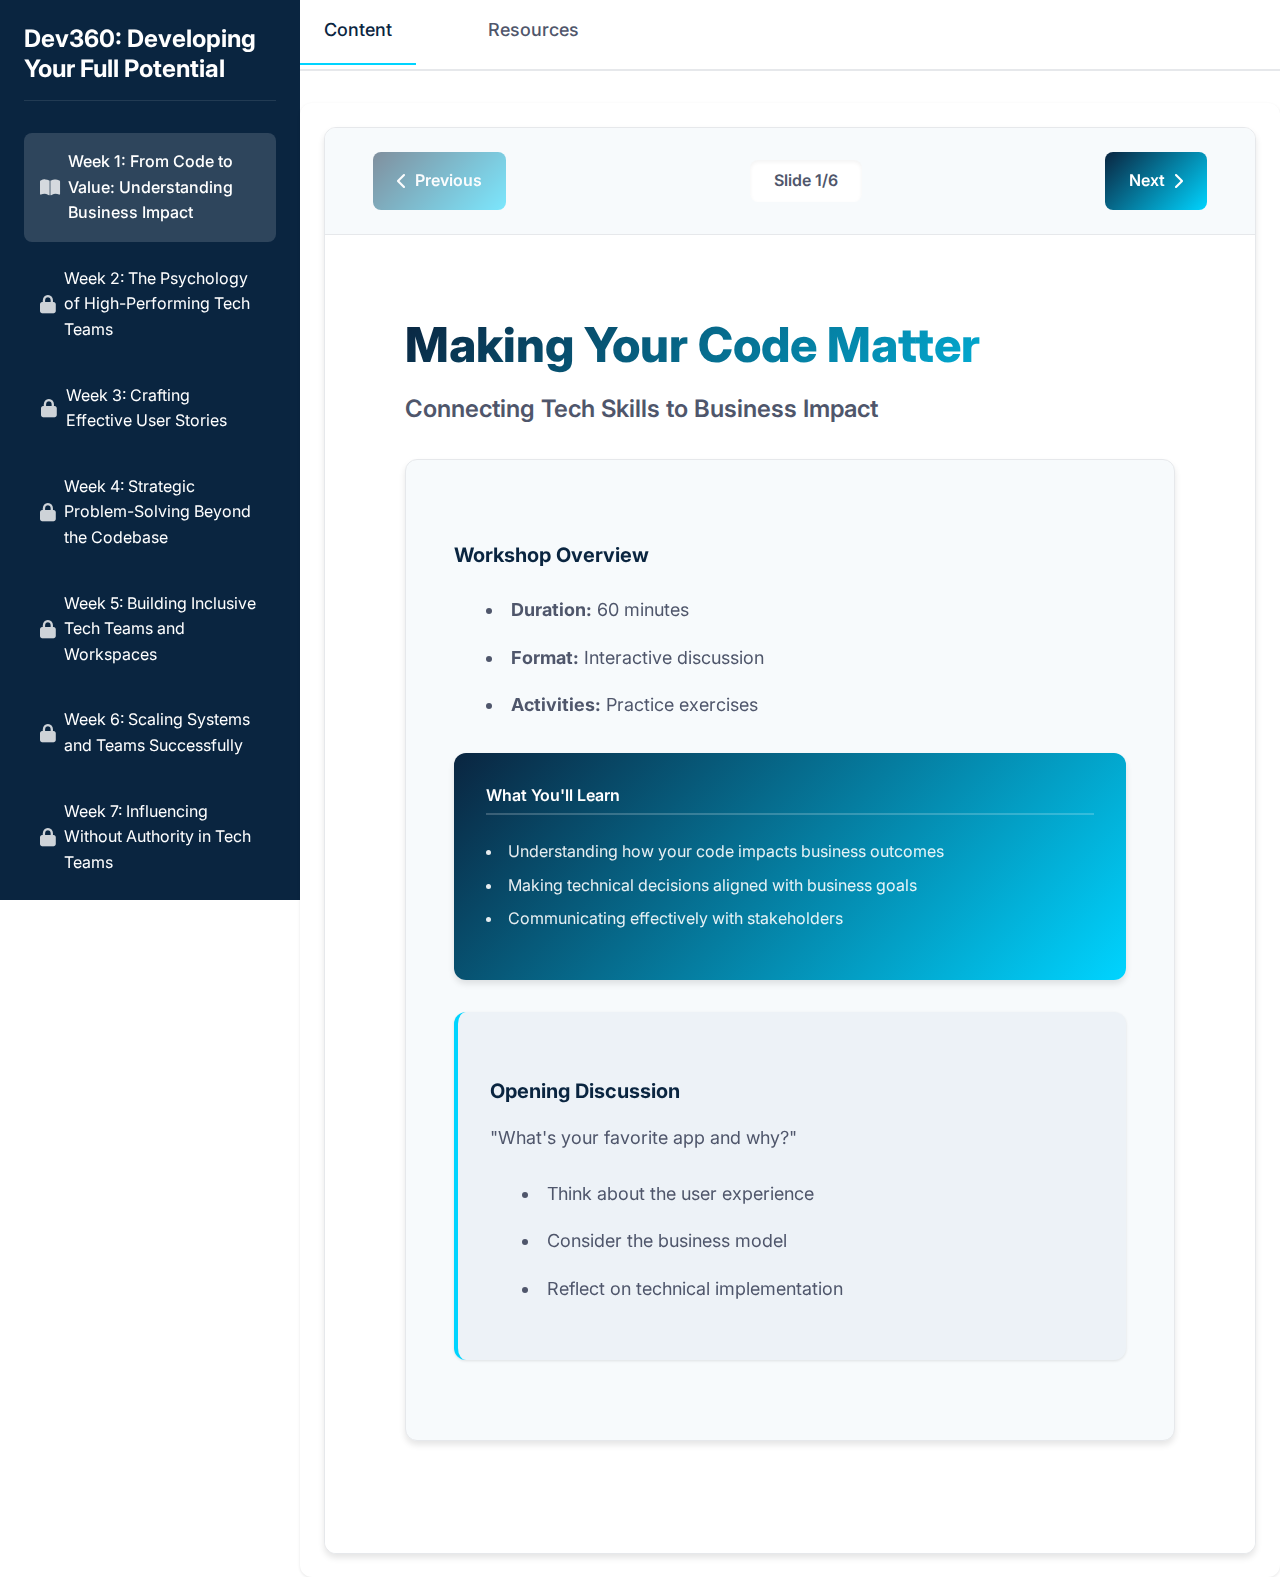
==== index.html @ a0eebd14 "Move Dir" ====
<!DOCTYPE html>
<html lang="en">
<head>
    <meta charset="UTF-8">
    <meta name="viewport" content="width=device-width, initial-scale=1.0">
    <meta name="description" content="Dev360: A comprehensive program for developing your full potential as a software developer">
    <title>Dev360: Developing Your Full Potential</title>
    <link href="https://fonts.googleapis.com/css2?family=Inter:wght@400;500;600;700;800&display=swap" rel="stylesheet">
    <link rel="stylesheet" href="https://cdnjs.cloudflare.com/ajax/libs/font-awesome/6.0.0/css/all.min.css">
    <link rel="stylesheet" href="styles.css">
</head>
<body>
    <div class="app">
        <!-- Sidebar -->
        <nav class="sidebar" aria-label="Course navigation">
            <h1 class="sidebar__title">Dev360: Developing Your Full Potential</h1>
            <ul class="sidebar__list" role="list">
                <li class="sidebar__item sidebar__item--active" data-week="1">
                    <i class="fas fa-book-open" aria-hidden="true"></i>
                    <span>Week 1: From Code to Value: Understanding Business Impact</span>
                </li>
                <li class="sidebar__item" data-week="2">
                    <i class="fas fa-lock" aria-hidden="true"></i>
                    <span>Week 2: The Psychology of High-Performing Tech Teams</span>
                </li>
                <li class="sidebar__item" data-week="3">
                    <i class="fas fa-lock" aria-hidden="true"></i>
                    <span>Week 3: Crafting Effective User Stories</span>
                </li>
                <li class="sidebar__item" data-week="4">
                    <i class="fas fa-lock" aria-hidden="true"></i>
                    <span>Week 4: Strategic Problem-Solving Beyond the Codebase</span>
                </li>
                <li class="sidebar__item" data-week="5">
                    <i class="fas fa-lock" aria-hidden="true"></i>
                    <span>Week 5: Building Inclusive Tech Teams and Workspaces</span>
                </li>
                <li class="sidebar__item" data-week="6">
                    <i class="fas fa-lock" aria-hidden="true"></i>
                    <span>Week 6: Scaling Systems and Teams Successfully</span>
                </li>
                <li class="sidebar__item" data-week="7">
                    <i class="fas fa-lock" aria-hidden="true"></i>
                    <span>Week 7: Influencing Without Authority in Tech Teams</span>
                </li>
                <li class="sidebar__item" data-week="8">
                    <i class="fas fa-lock" aria-hidden="true"></i>
                    <span>Week 8: Navigating Career Growth in Tech</span>
                </li>
            </ul>
        </nav>

        <!-- Main Content -->
        <main class="main">
            <div class="tabs" role="tablist">
                <nav class="tabs__controls" aria-label="Content sections">
                    <button class="tabs__button tabs__button--active" 
                            role="tab" 
                            aria-selected="true" 
                            aria-controls="contentPanel" 
                            data-tab="content">
                        Content
                    </button>
                    <button class="tabs__button" 
                            role="tab" 
                            aria-selected="false" 
                            aria-controls="resourcesPanel" 
                            data-tab="resources">
                        Resources
                    </button>
                </nav>

                <div class="tabs__content">
                    <!-- Content Tab -->
                    <section class="tabs__panel tabs__panel--active tabs__panel--content" 
                             id="contentPanel"
                             role="tabpanel"
                             aria-labelledby="content-tab">
                        <div class="slide-container">
                            <div class="slide-nav">
                                <button class="slide-nav__button slide-nav__button--prev" 
                                        id="prevSlide" 
                                        disabled
                                        aria-label="Previous slide">
                                    <i class="fas fa-chevron-left" aria-hidden="true"></i>
                                    <span class="slide-nav__button-text">Previous</span>
                                </button>
                                <div class="slide-nav__progress" aria-live="polite">
                                    Slide <span id="currentSlide">1</span>/<span id="totalSlides">6</span>
                                </div>
                                <button class="slide-nav__button slide-nav__button--next" 
                                        id="nextSlide"
                                        aria-label="Next slide">
                                    <span class="slide-nav__button-text">Next</span>
                                    <i class="fas fa-chevron-right" aria-hidden="true"></i>
                                </button>
                            </div>

                            <div class="slides" aria-live="polite">
                                <!-- Slides will be dynamically inserted here -->
                            </div>
                        </div>
                    </section>

                    <!-- Resources Tab -->
                    <section class="tabs__panel tabs__panel--resources" 
                             id="resourcesPanel"
                             role="tabpanel"
                             aria-labelledby="resources-tab">
                        <div class="resources">
                            <section class="resources__section" data-section="recommended">
                                <h2 class="resources__title">Recommended Reading</h2>
                                <div class="resources__list" role="list"></div>
                            </section>

                            <section class="resources__section" data-section="practice">
                                <h2 class="resources__title">Practice Materials</h2>
                                <div class="resources__list" role="list"></div>
                            </section>

                            <section class="resources__section" data-section="additional">
                                <h2 class="resources__title">Additional Resources</h2>
                                <div class="resources__list" role="list"></div>
                            </section>
                        </div>
                    </section>
                </div>
            </div>
        </main>
    </div>

    <script type="module" src="script.js"></script>
</body>
</html>
---- styles.css ----
/* Base Styles */
@import './css/base/variables.css';
@import './css/base/reset.css';

/* Utils */
@import './css/utils/breakpoints.css';
@import './css/animations.css';

/* Layout */
@import './css/layout/grid.css';

/* Components */
@import './css/components/tabs.css';
@import './css/components/slides.css';
@import './css/components/sidebar.css';
@import './css/components/resources.css';

/* Root App Styles */
.app {
    min-height: 100vh;
    background: var(--bg-primary);
    font-family: 'Inter', sans-serif;
    color: var(--text-primary);
    display: grid;
    grid-template-columns: 300px 1fr;
}

/* Utility Classes */
.visually-hidden {
    position: absolute;
    width: 1px;
    height: 1px;
    padding: 0;
    margin: -1px;
    overflow: hidden;
    clip: rect(0, 0, 0, 0);
    white-space: nowrap;
    border: 0;
}

.container {
    width: 100%;
    max-width: var(--container-lg);
    margin-left: auto;
    margin-right: auto;
    padding-left: var(--spacing-md);
    padding-right: var(--spacing-md);
}

/* Print Styles */
@media print {
    .app {
        display: block;
    }

    .sidebar,
    .tabs__controls {
        display: none;
    }

    .slide-nav__button {
        display: none;
    }

    .slide {
        page-break-inside: avoid;
        break-inside: avoid;
    }
}

/* High Contrast Mode */
@media (prefers-contrast: high) {
    :root {
        --primary-blue: #000080;
        --primary-turquoise: #008080;
        --text-secondary: #000000;
        --border-light: #000000;
    }

    .slide__title,
    .slide__objectives,
    .slide__practice,
    .slide__discussion {
        background: var(--primary-blue);
        -webkit-background-clip: initial;
        -webkit-text-fill-color: var(--text-light);
    }
}

/* Reduced Motion */
@media (prefers-reduced-motion: reduce) {
    *,
    *::before,
    *::after {
        animation-duration: 0.01ms !important;
        animation-iteration-count: 1 !important;
        transition-duration: 0.01ms !important;
        scroll-behavior: auto !important;
    }
}
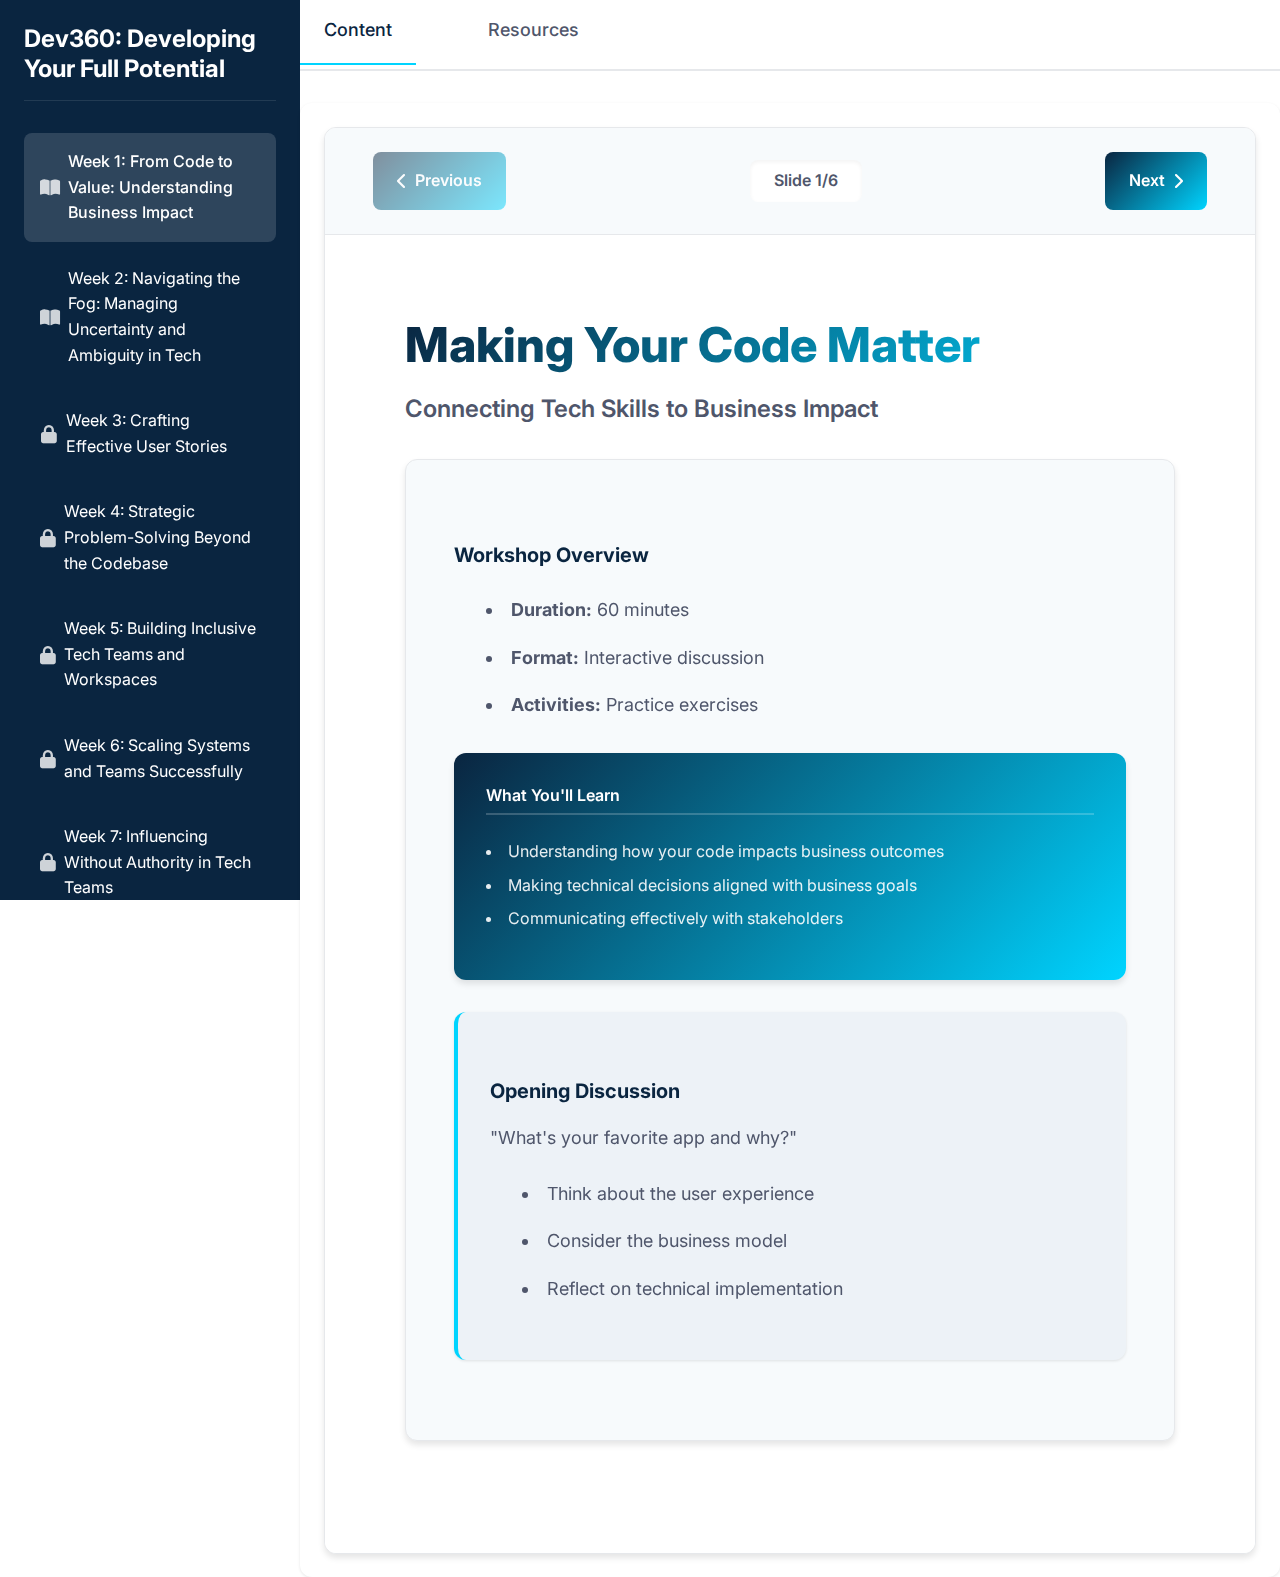
==== commit f6bd19d5: "Week 2 Updated" ====
--- a/index.html
+++ b/index.html
@@ -20,8 +20,8 @@
                     <span>Week 1: From Code to Value: Understanding Business Impact</span>
                 </li>
                 <li class="sidebar__item" data-week="2">
-                    <i class="fas fa-lock" aria-hidden="true"></i>
-                    <span>Week 2: The Psychology of High-Performing Tech Teams</span>
+                    <i class="fas fa-book-open" aria-hidden="true"></i> 
+                    <span>Week 2: Navigating the Fog: Managing Uncertainty and Ambiguity in Tech</span>
                 </li>
                 <li class="sidebar__item" data-week="3">
                     <i class="fas fa-lock" aria-hidden="true"></i>
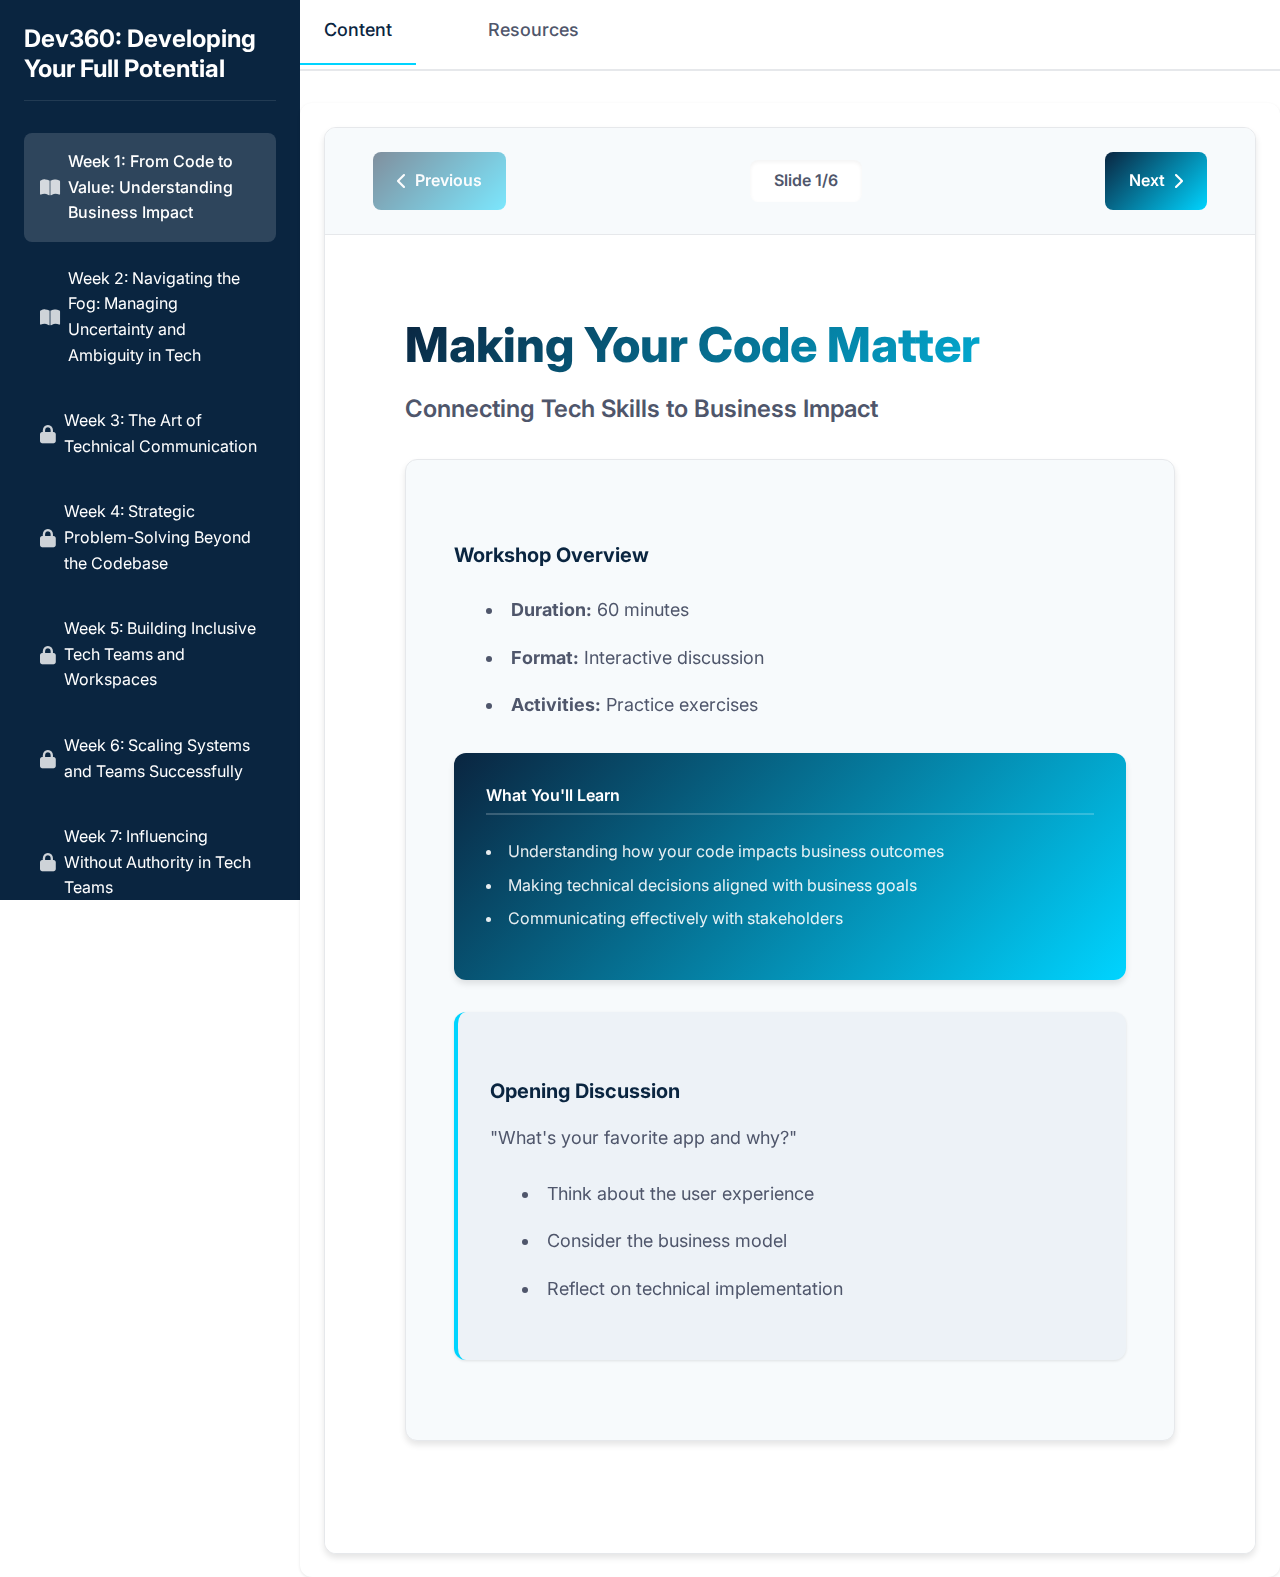
==== commit 23a7457d: "Updated Week3" ====
--- a/index.html
+++ b/index.html
@@ -24,8 +24,8 @@
                     <span>Week 2: Navigating the Fog: Managing Uncertainty and Ambiguity in Tech</span>
                 </li>
                 <li class="sidebar__item" data-week="3">
-                    <i class="fas fa-lock" aria-hidden="true"></i>
-                    <span>Week 3: Crafting Effective User Stories</span>
+                    <i class="fas fa-book-open" aria-hidden="true"></i>
+                    <span>Week 3: The Art of Technical Communication</span>
                 </li>
                 <li class="sidebar__item" data-week="4">
                     <i class="fas fa-lock" aria-hidden="true"></i>
